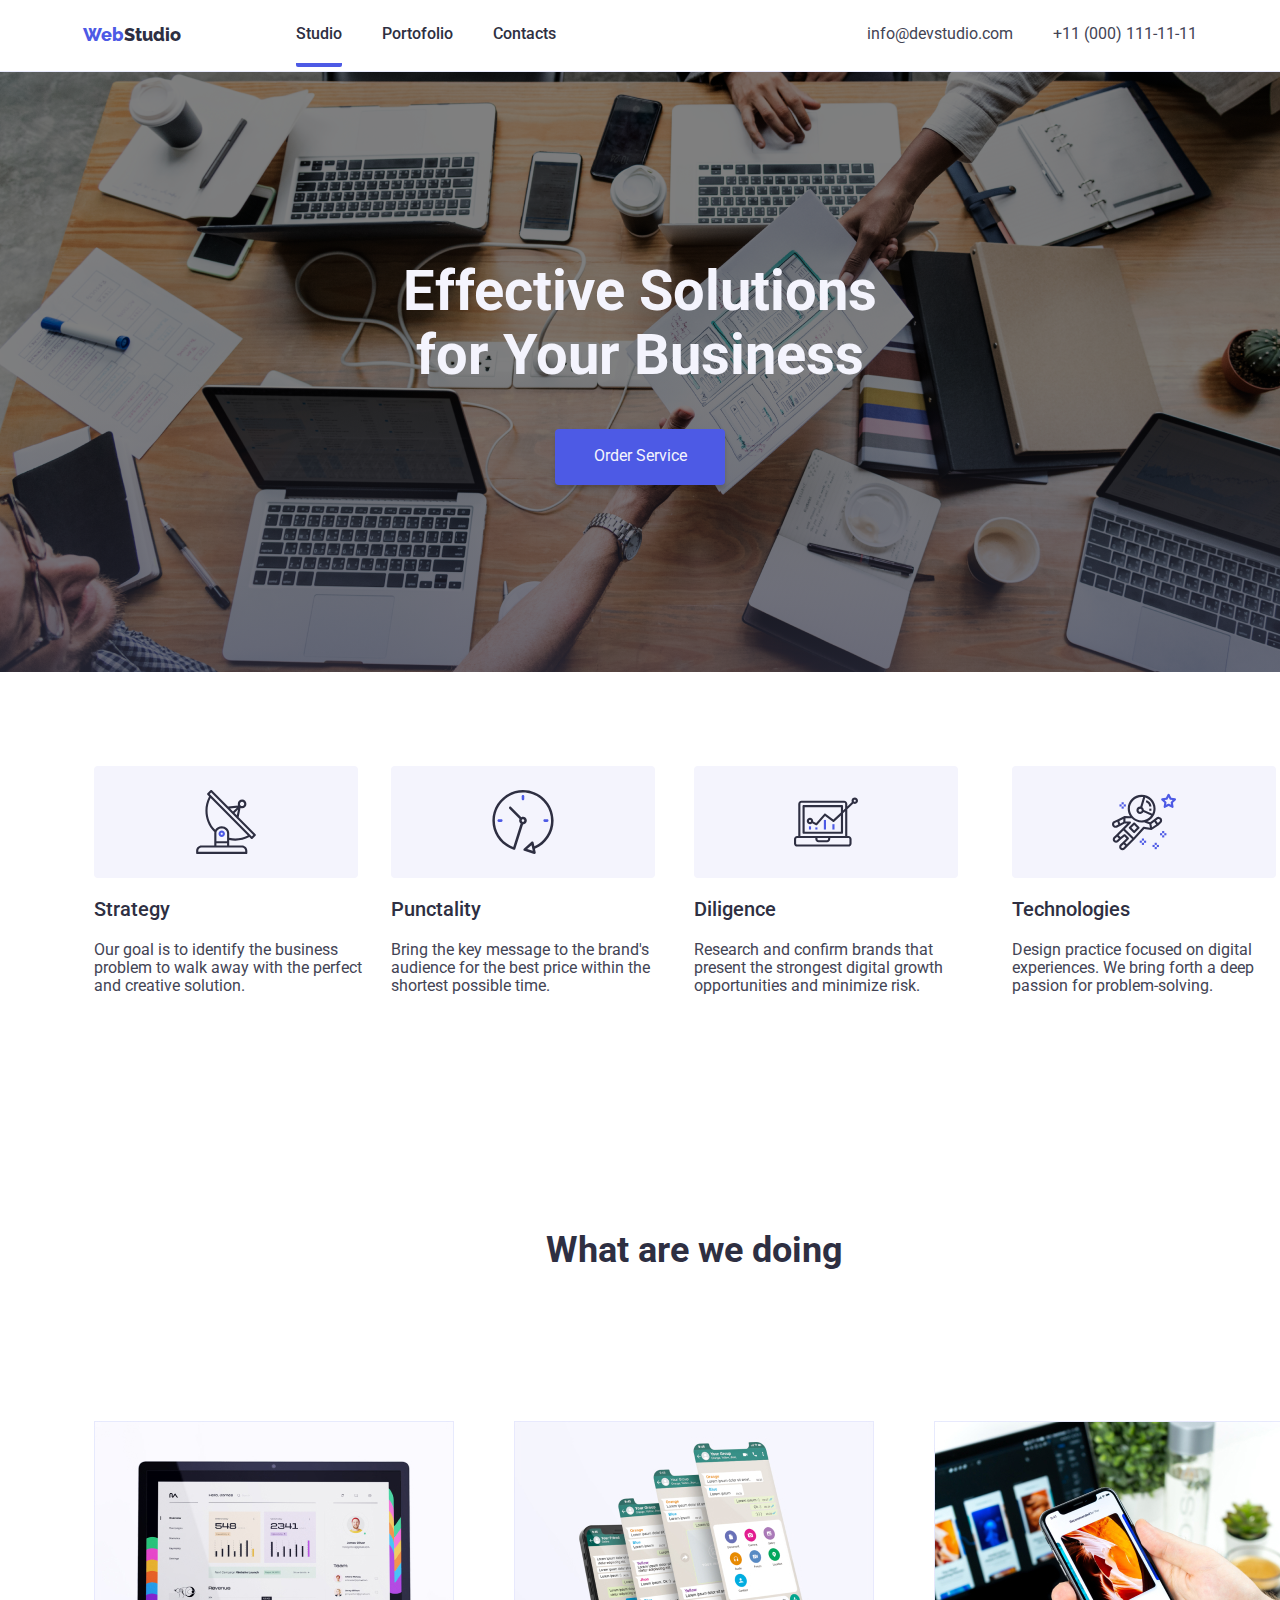
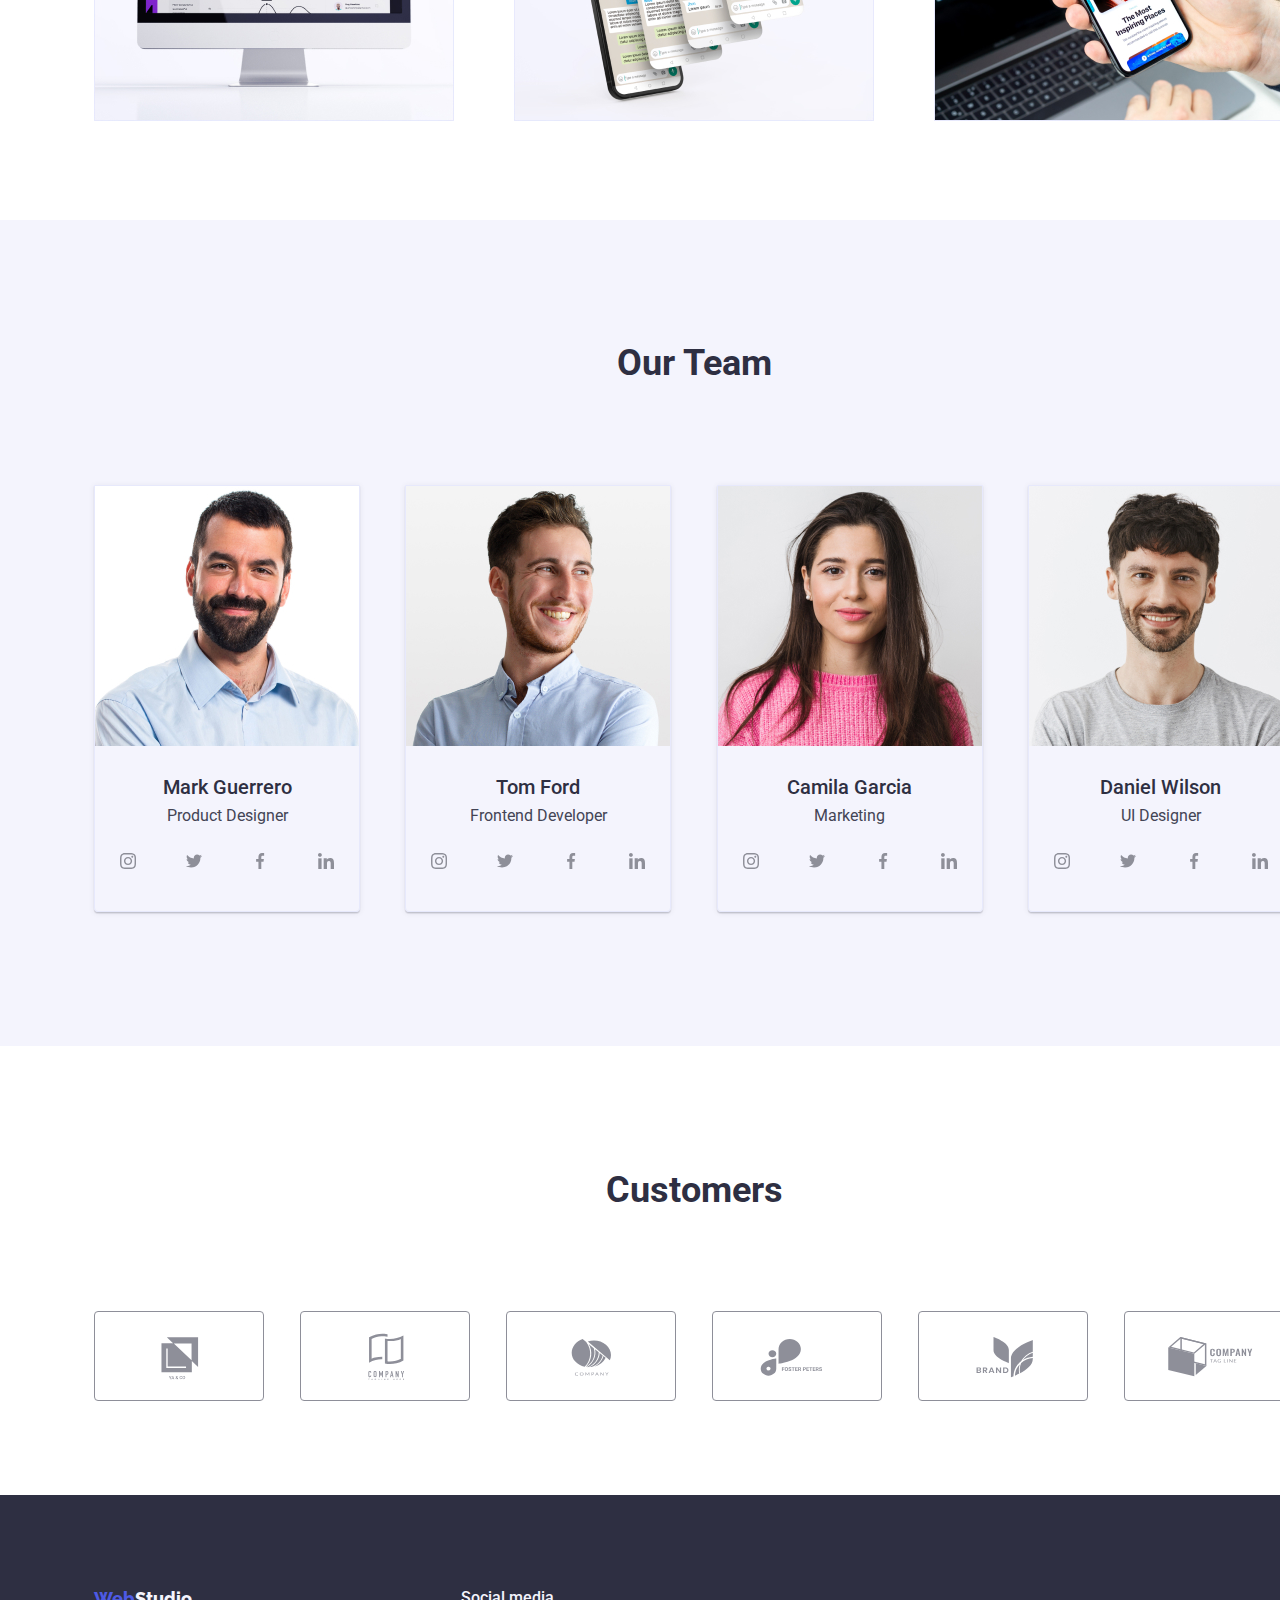
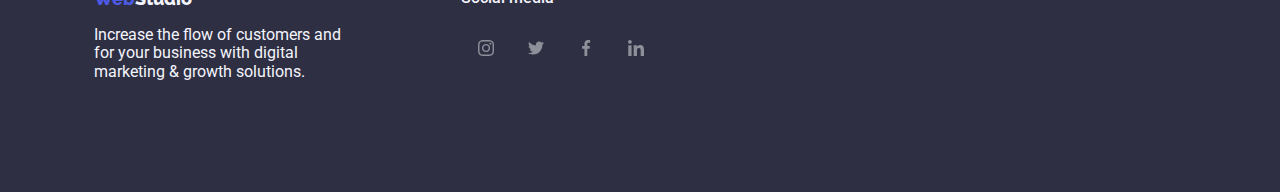
==== index.html @ 3fde61d0 "Initial commit" ====
<!DOCTYPE html>
<html lang="en">
<head>
    <meta charset="UTF-8">
    <meta name="viewport" content="width=device-width, initial-scale=1.0">

    <title>WebStudio</title>

    <link rel="preconnect" href="https://fonts.googleapis.com">
    <link rel="preconnect" href="https://fonts.gstatic.com" crossorigin>
    <link
    href="https://fonts.googleapis.com/css2?family=Raleway:ital,wght@0,100..900;1,100..900&family=Roboto:ital,wght@0,100;0,300;0,400;0,500;0,700;0,900;1,100;1,300;1,400;1,500;1,700;1,900&display=swap"
    rel="stylesheet">

    <link rel="stylesheet" href="./CSS/modern-normalize.css">

    <link rel="stylesheet" href="./CSS/styles.css">
</head>

<body>
  
    <header>
        <div class="container menu">
             <a href="index.html" class="logo">Web</a>
        
        <!-- Navigation Bar -->
        <nav class="nav-bar">
            <ul>
                <li><a href="index.html" class="active">Studio</a></li>
                <li><a href="portofolio.html">Portofolio</a></li>
                <li><a href="contacts.html">Contacts</li>
            </ul>
        </nav>

        <div class="nav-links">    
        <a href="mailto:info@devstudio.com" class="contact">info@devstudio.com</a>
        <a href="tel:+11(000)111-11-11" class="contact">+11 (000) 111-11-11</a>
        </div>
        </div>
        </header>

    <main>
        <!-- 'Hero' section -->
        <section class="section hero-section">
            <div class="container hero-container">
            <div class="hero-text">
                  <h1>Effective Solutions<br>for Your Business</h1>
            </div>
    
            <div class="hero-button">
            <button type="button" class="button-service" data-modal-open>Order Service</button>
            </div>
            </div>

            <div class="modal is-hidden" data-modal>
                <div class="modal-content">
                    <button class="close-btn" data-modal-close>&times;</button>
                    Continut modal
                </div>
            </div>
        </section>

             
        <!-- 'Features' section -->
        <section class="section features-section">
                 <div class="container features">
            <ul>
                <li>
                    <div class="advantages">
                    <div class="icons-features">
                        <svg>
                            <use href="./images/icons/symbol-defs.svg#icon-antenna"></use>
                        </svg>
                    </div>
                    <h3>Strategy</h3>
                    <p>Our goal is to identify the business
                    problem to walk away with the perfect and creative solution.</p>
                    </div>
                </li>
                <li>
                    <div class="advantages">
                    <div class="icons-features">
                        <svg>
                            <use href="./images/icons/symbol-defs.svg#icon-clock"></use>
                        </svg>
                    </div>
                    <h3>Punctality</h3>
                    <p>Bring the key message to the brand's audience for the best price within the shortest possible time.</p>
                    </div>
                </li>
                <li>
                    <div class="advantages">
                        <div class="icons-features">
                            <svg>
                                <use href="./images/icons/symbol-defs.svg#icon-diagram"></use>
                            </svg>
                        </div>
                    <h3>Diligence</h3>
                    <p>Research and confirm brands that present the strongest digital growth opportunities and minimize risk.</p>
                    </div>
                </li>
                <li>
                    <div class="advantages">
                        <div class="icons-features">
                            <svg>
                                <use href="./images/icons/symbol-defs.svg#icon-astronaut"></use>
                            </svg>
                        </div>
                    <h3>Technologies</h3>
                    <p>Design practice focused on digital experiences. We bring forth a deep passion for problem-solving.</p>
                    </div>
                </li>
            </ul>
            </div>
        </section>

        <section class="section what-are-we-doing-section">
            <!-- 'What are we doing' section -->
            <div class="container what-are-we-doing">
            <h2>What are we doing</h2>
        
            <ul>
                <li>
                    <img src="./images/img1.jpg" 
                    alt="screen computer" 
                    width="360" 
                    height="300">
                </li>
                <li>
                    <img src="./images/img2.jpg" 
                    alt="smartphone" 
                    width="360" 
                    height="300">
                </li>
                <li>
                    <img src="./images/img3.jpg" 
                    alt="smartphone and a desktop" 
                    width="360" 
                    height="300">
                </li>
            </ul> 
            </div>
        </section>

        <section class="section our-team-section">
            <!-- 'Our Team' section -->
            <div class="container our-team">
            <h2>Our Team</h2>

            <ul>
                <li>
                    <img src="./images/card-img1.jpg" 
                    alt="Mark Guerrero"
                    width="264"
                    height="260">
                    <h3>Mark Guerrero</h3>
                    <p>Product Designer</p>
                    <div class="social-media-icons">
                        <a href="https://www.instagram.com/" 
                        target="_blank" 
                        class="icons"
                        aria-label="instagram-link">
                            <svg>
                                <use href="./images/icons/symbol-defs.svg#icon-instagram"></use>
                            </svg>
                        </a>
                        <a href="https://www.twitter.com/" 
                        target="_blank" 
                        class="icons" 
                        aria-label="twitter">
                            <svg>
                                <use href="./images/icons/symbol-defs.svg#icon-twitter"></use>
                            </svg>
                        </a>
                        <a href="https://www.facebook.com/" target="_blank" class="icons" aria-label="facebook-link">
                            <svg>
                                <use href="./images/icons/symbol-defs.svg#icon-facebook"></use>
                            </svg>
                        </a>
                        <a href="https://www.linkedin.com/" target="_blank" class="icons" aria-label="linkedin-link">
                            <svg>
                                <use href="./images/icons/symbol-defs.svg#icon-linkedin"></use>
                            </svg>
                        </a>
                        </div>
                </li>
                <li>
                    <img src="./images/card-img2.jpg" 
                    alt="Tom Ford"
                    width="264"
                    height="260">
                    <h3>Tom Ford</h3>
                    <p>Frontend Developer</p>
                <div class="social-media-icons">
                    <a href="https://www.instagram.com/" target="_blank" class="icons" aria-label="instagram-link">
                        <svg>
                            <use href="./images/icons/symbol-defs.svg#icon-instagram"></use>
                        </svg>
                    </a>
                    <a href="https://www.twitter.com/" target="_blank" class="icons" aria-label="twitter-link">
                        <svg>
                            <use href="./images/icons/symbol-defs.svg#icon-twitter"></use>
                        </svg>
                    </a>
                    <a href="https://www.facebook.com/" target="_blank" class="icons" aria-label="facebook-link">
                        <svg>
                            <use href="./images/icons/symbol-defs.svg#icon-facebook"></use>
                        </svg>
                    </a>
                    <a href="https://www.linkedin.com/" target="_blank" class="icons" aria-label="linkedin-link">
                        <svg>
                            <use href="./images/icons/symbol-defs.svg#icon-linkedin"></use>
                        </svg>
                    </a>
                </div>
                </li>
                <li>
                    <img src="./images/card-img3.jpg" 
                    alt="Camila Garcia"
                    width="264"
                    height="260">
                    <h3>Camila Garcia</h3>
                    <p>Marketing</p>
                    <div class="social-media-icons">
                        <a href="https://www.instagram.com/" target="_blank" class="icons" aria-label="instagram-link">
                            <svg>
                                <use href="./images/icons/symbol-defs.svg#icon-instagram"></use>
                            </svg>
                        </a>
                        <a href="https://www.twitter.com/" target="_blank" class="icons" aria-label="twitter-link">
                            <svg>
                                <use href="./images/icons/symbol-defs.svg#icon-twitter"></use>
                            </svg>
                        </a>
                        <a href="https://www.facebook.com/" target="_blank" class="icons" aria-label="facebook-link">
                            <svg>
                                <use href="./images/icons/symbol-defs.svg#icon-facebook"></use>
                            </svg>
                        </a>
                        <a href="https://www.linkedin.com/" target="_blank" class="icons" aria-label="linkedin-link">
                            <svg>
                                <use href="./images/icons/symbol-defs.svg#icon-linkedin"></use>
                            </svg>
                        </a>
                    </div>
                </li>
                <li>
                    <img src="./images/card-img4.jpg" 
                    alt="Daniel wilson"
                    width="264"
                    height="260">
                    <h3>Daniel Wilson</h3>
                    <p>UI Designer</p>
                    <div class="social-media-icons">
                        <a href="https://www.instagram.com/" target="_blank" class="icons" aria-label="instagram-link">
                            <svg>
                                <use href="./images/icons/symbol-defs.svg#icon-instagram"></use>
                            </svg>
                        </a>
                        <a href="https://www.twitter.com/" target="_blank" class="icons" aria-label="twitter-link">
                            <svg>
                                <use href="./images/icons/symbol-defs.svg#icon-twitter"></use>
                            </svg>
                        </a>
                        <a href="https://www.facebook.com/" target="_blank" class="icons" aria-label="facebook-link">
                            <svg>
                                <use href="./images/icons/symbol-defs.svg#icon-facebook"></use>
                            </svg>
                        </a>
                        <a href="https://www.linkedin.com/" target="_blank" class="icons" aria-label="linkedin-link">
                            <svg>
                                <use href="./images/icons/symbol-defs.svg#icon-linkedin"></use>
                            </svg>
                        </a>
                    </div>
                </li>
            </ul>
            </div>
        </section>
        <!-- 'Clients' section -->

        <section class="section clients-section">
            <div class="container logo-clients">
                <h2>Customers</h2>

            <div class="icons-clients">

                <div class="client">
                <svg>
                    <use href="./images/icons/symbol-defs.svg#icon-logo-1"></use>
                </svg>
                </div>

                <div class="client">
                <svg>
                    <use href="./images/icons/symbol-defs.svg#icon-logo-2"></use>
                </svg>
                </div>

                <div class="client">
                <svg>
                    <use href="./images/icons/symbol-defs.svg#icon-logo-3"></use>
                </svg>
                </div>

                <div class="client">
                <svg>
                    <use href="./images/icons/symbol-defs.svg#icon-logo-4"></use>
                </svg>
                </div>

                <div class="client">
                <svg>
                    <use href="./images/icons/symbol-defs.svg#icon-logo-5"></use>
                </svg>
                </div>

                <div class="client">
                <svg>
                    <use href="./images/icons/symbol-defs.svg#icon-logo-6"></use>
                </svg>
                </div>
            </div>
            </div>
            </section>

        <!-- 'footer' section -->
        <footer class="section footer-section">

            <div class="container footer">
            <div class="footer-logo">
            <a href="index.html" class="logo">Web</a>
            
            <p>Increase the flow of customers and<br> for your business with digital<br> marketing & growth solutions.</p>
            </div>

            <div class="social-media-footer">
                <p>Social media</p>
                <div class="social-media-icons">
                    <a href="https://www.instagram.com/" target="_blank" class="icons" aria-label="instagram-link">
                        <svg>
                            <use href="./images/icons/symbol-defs.svg#icon-instagram"></use>
                        </svg>
                    </a>
                    <a href="https://www.twitter.com/" target="_blank" class="icons" aria-label="twitter-link">
                        <svg>
                            <use href="./images/icons/symbol-defs.svg#icon-twitter"></use>
                        </svg>
                    </a>
                    <a href="https://www.facebook.com/" target="_blank" class="icons" aria-label="facebook-link">
                        <svg>
                            <use href="./images/icons/symbol-defs.svg#icon-facebook"></use>
                        </svg>
                    </a>
                    <a href="https://www.linkedin.com/" target="_blank" class="icons" aria-label="linkedin-link">
                        <svg>
                            <use href="./images/icons/symbol-defs.svg#icon-linkedin"></use>
                        </svg>
                    </a>
                </div>
            </div>
            </div>
        </footer>

    </main>
        <script src="./js/modal.js"></script>
</body>
</html>
---- CSS/styles.css ----
:root {
  --logo-web-color: rgb(77, 90, 229);
  --primary-color: rgba(46, 47, 66, 1);
  --secondary-color: rgba(67, 68, 85, 1);
  --footer-text-color: rgba(244, 244, 253, 1);
  --cornflower-color: rgba(231, 233, 252, 1);
  --cloud-color: rgba(244, 244, 253, 1);
  --text-font-family: "Roboto", sans-serif;
  --font-size: 16px;
  --icons-bg-color: rgba(244, 244, 253, 1);
  --social-media-icons-bg-color: rgba(77, 90, 229, 1);
  --clients-icons-color: rgba(142, 143, 153, 1);
  --modal-color-diary: rgba(252, 252, 252, 1);
  --transition: 250ms cubic-bezier(0.4, 0, 0.2, 1);
}

* {
  font-family: var(--text-font-family);
  font-size: var(--font-size);
  font-weight: 400;
  color: var(--secondary-color);
}

.logo {
  font-family: "Raleway", sans-serif;
  color: var(--logo-web-color);
  font-size: 18px;
  font-weight: 800;
}

.logo::after {
  content: "Studio";
  color: var(--primary-color);
  font-size: 18px;
  font-weight: 800;
}

.nav-bar a {
  font-weight: 500;
  color: var(--primary-color);
}

.nav-bar:hover {
  cursor: pointer;
}

a:hover {
  color: var(--logo-web-color);
  transition: color var(--transition);
}

a.active {
  border-bottom: 4px solid var(--logo-web-color);
  border-radius: 2px;
  padding-bottom: 20px;
}

h1 {
  font-size: 56px;
  font-weight: 700;
  color: var(--footer-text-color);
  margin: 0px;
}

h2 {
  color: var(--primary-color);
  font-size: 36px;
  font-weight: 700;
}

h3 {
  color: var(--primary-color);
  font-size: 20px;
  font-weight: 500;
}

.hero-section {
  background-color: var(--primary-color);
  background-image: linear-gradient(
      rgba(0, 0, 0, 0.5),
      rgba(0, 0, 0, 0.5),
      rgba(46, 47, 66, 0.7)
    ),
    url("../images/hero-section-img.png");
  display: flex;
  justify-content: center;
  height: 600px;
}

.button-service {
  background-color: var(--logo-web-color);
  color: var(--footer-text-color);
  border: none;
  box-shadow: 0px 4px 4px 0px rgba(0, 0, 0, 0.15);
  border-radius: 4px;
  width: 170px;
  height: 56px;
}

.button-service:hover {
  color: rgba(0, 0, 0, 0.15);
  cursor: pointer;
  transition: color var(--transition);
}

ul {
  list-style-type: none;
}

a {
  text-decoration: none;
}

.footer-section {
  background-color: var(--primary-color);
}

.footer-section p {
  color: var(--footer-text-color);
}

.footer-section .logo::after {
  color: var(--footer-text-color);
}

.filters-section .button {
  background-color: var(--footer-text-color);
  color: var(--logo-web-color);
  border: 1px;
  border-color: rgba(231, 233, 252, 1);
  border-radius: 4px;
  padding: 12px 24px;
}

.button:hover {
  background-color: var(--logo-web-color);
  color: var(--footer-text-color);
  cursor: pointer;
  box-shadow: 0px 2px 2px 0px rgba(0, 0, 0, 0.12),
    0px 2px 1px 0px rgba(0, 0, 0, 0.08), 0px 3px 1px 0px rgba(0, 0, 0, 0.1);
  transition: background-color var(--transition);
}

.container {
  width: 1200px;
}

.nav-bar ul {
  display: flex;
  justify-content: space-between;
  margin: 0px;
  padding: 0px;
  gap: 40px;
}

.nav-links {
  display: flex;
  gap: 40px;
}

.menu {
  width: 1400px;
  display: flex;
  justify-content: space-around;
  border-bottom: 1px solid var(--cornflower-color);
  padding: 25px;
}

header {
  display: flex;
}

.hero-container {
  display: flex;
  justify-content: center;
  flex-direction: column;
  text-align: center;
  gap: 50px;
}
.hero-text {
  height: 120px;
  width: auto;
  display: flex;
  justify-content: center;
}

.hero-button {
  height: 56px;
  position: relative;
  display: flex;
  justify-content: center;
}

.section {
  padding: 94px;
}

.features ul {
  display: flex;
  justify-content: space-between;
  margin: 0px;
  padding: 0px;
  gap: 24px;
}

.what-are-we-doing h2 {
  display: flex;
  justify-content: center;
  margin-bottom: 50px;
}

.what-are-we-doing ul {
  display: flex;
  justify-content: space-between;
  margin: 0px;
  padding: 0px;
  gap: 24px;
  margin-top: 150px;
}

.our-team h2 {
  display: flex;
  justify-content: center;
}

.our-team ul {
  display: flex;
  justify-content: space-between;
  text-align: center;
  margin: 0px;
  padding: 0px;
  gap: 24px;
  margin-top: 100px;
}

.our-team ul li {
  border: 1px solid var(--cornflower-color);
  border-radius: 0px 0px 4px 4px;
  box-shadow: 0px 2px 1px 0px rgba(46, 47, 66, 0.08),
    0px 1px 1px 0px rgba(46, 47, 66, 0.16),
    0px 1px 6px 0px rgba(46, 47, 66, 0.08);
  display: flex;
  justify-content: center;
  flex-direction: column;
}

.our-team h3 {
  margin-top: 30px;
  margin-bottom: -8px;
}

.our-team-section {
  background-color: var(--cloud-color);
}

.our-team {
  margin-bottom: 40px;
}

.footer {
  display: flex;
  justify-content: flex-start;
  gap: 120px;
}

.footer-logo {
  display: flex;
  justify-content: flex-start;
  flex-direction: column;
  text-align: flex-start;
}

.footer .logo {
  display: flex;
  justify-content: flex-start;
}

.social-media-footer p {
  display: flex;
  font-weight: 500;
  margin: 0px 0px 20px 0px;
  color: var(--footer-text-color);
}

.filters ul {
  display: flex;
  justify-content: center;
  padding: 0px;
  gap: 24px;
}

.filters-section {
  display: flex;
  justify-content: center;
}

.first-section ul,
.second-section ul,
.third-section ul {
  display: flex;
  justify-content: space-between;
  margin: 0px;
  padding: 0px;
  gap: 24px;
}

.card {
  border: 1px solid var(--cornflower-color);
  position: relative;
  overflow: hidden;
}

.card:hover {
  cursor: pointer;
  border-color: var(--logo-web-color);
  box-shadow: 0px 2px 1px 0px rgba(46, 47, 66, 0.08);
  box-shadow: 0px 1px 1px 0px rgba(46, 47, 66, 0.16);
  box-shadow: 0px 1px 6px 0px rgba(46, 47, 66, 0.08);
}

.first-section {
  margin-top: -120px;
}

.second-section {
  margin-top: -130px;
  margin-bottom: -130px;
}

.third-section {
  margin-bottom: 40px;
}

.icons-features {
  display: flex;
  justify-content: center;
}

.icons-features svg {
  width: 64px;
  height: 64px;
}

.advantages .icons-features {
  width: 264px;
  height: 112px;
  background-color: var(--icons-bg-color);
  border-radius: 4px;
  display: flex;
  justify-content: center;
  align-items: center;
}

.social-media-icons {
  display: flex;
  justify-content: space-around;
  margin-bottom: 30px;
}

.social-media-icons svg {
  width: 16px;
  height: 16px;
  gap: 24px;
}

.social-media-icons .icons {
  width: 40px;
  height: 40px;
  fill: var(--clients-icons-color);
  border-radius: 50%;
  display: flex;
  justify-content: center;
  align-items: center;
}

.icons:hover,
.icons:focus {
  background-color: var(--logo-web-color);
  fill: white;
  transition: background-color var(--transition);
}

.social-media-footer {
  width: 200px;
  display: flex;
  justify-content: center;
  flex-direction: column;
}

.logo-clients {
  display: flex;
  justify-content: center;
  flex-direction: column;
  text-align: center;
}

.icons-clients {
  display: flex;
  justify-content: space-between;
  margin-top: 70px;
  fill: var(--clients-icons-color);
}

.logo-clients .client {
  width: 170px;
  height: 90px;
  border: 1px solid var(--clients-icons-color);
  border-radius: 4px;
  display: flex;
  justify-content: center;
  align-items: center;
}

.logo-clients .client:hover {
  border-color: var(--logo-web-color);
  fill: var(--logo-web-color);
  cursor: pointer;
  transition: fill var(--transition);
}

.icons-clients svg {
  width: 100px;
  height: 50px;
}

.is-hidden {
  visibility: hidden;
  transform: scale(1.1);
}

.modal {
  position: fixed;
  top: 0;
  left: 0;
  width: 100%;
  height: 100%;
  display: flex;
  justify-content: center;
  align-items: center;
  border-radius: 4px;
  box-shadow: 0px 2px 1px 0px rgba(0, 0, 0, 0.2),
    0px 1px 3px 0px rgba(0, 0, 0, 0.12), 0px 1px 1px 0px rgba(0, 0, 0, 0.14);
  background-color: rgba(46, 47, 66, 0.4);
  opacity: 1;
  transition: transform var(--transition);
}

.modal-content {
  display: flex;
  justify-content: center;
  align-items: center;
  padding: 16px;
  background-color: var(--modal-color-diary);
  width: 400px;
  height: 580px;
  position: relative;
}

.close-btn {
  background-color: var(--cornflower-color);
  border-radius: 50%;
  outline: none;
  position: absolute;
  top: 24px;
  right: 24px;
  border: 1px solid rgba(0, 0, 0, 0.1);
}

.overlay {
  display: flex;
  justify-content: center;
  align-items: center;
  position: absolute;
  top: 0;
  width: 100%;
  height: 100%;
  background-color: var(--logo-web-color);
  transform: translatey(101%);
  transition: transform var(--transition);
}

.card:hover .overlay {
  transform: translatey(0);
}

.overlay p {
  color: var(--cloud-color);
  margin: 40px 32px 64px 32px;
  font-size: 16px;
}

.img-overlay {
  width: 100%;
  position: relative;
  overflow: hidden;
}
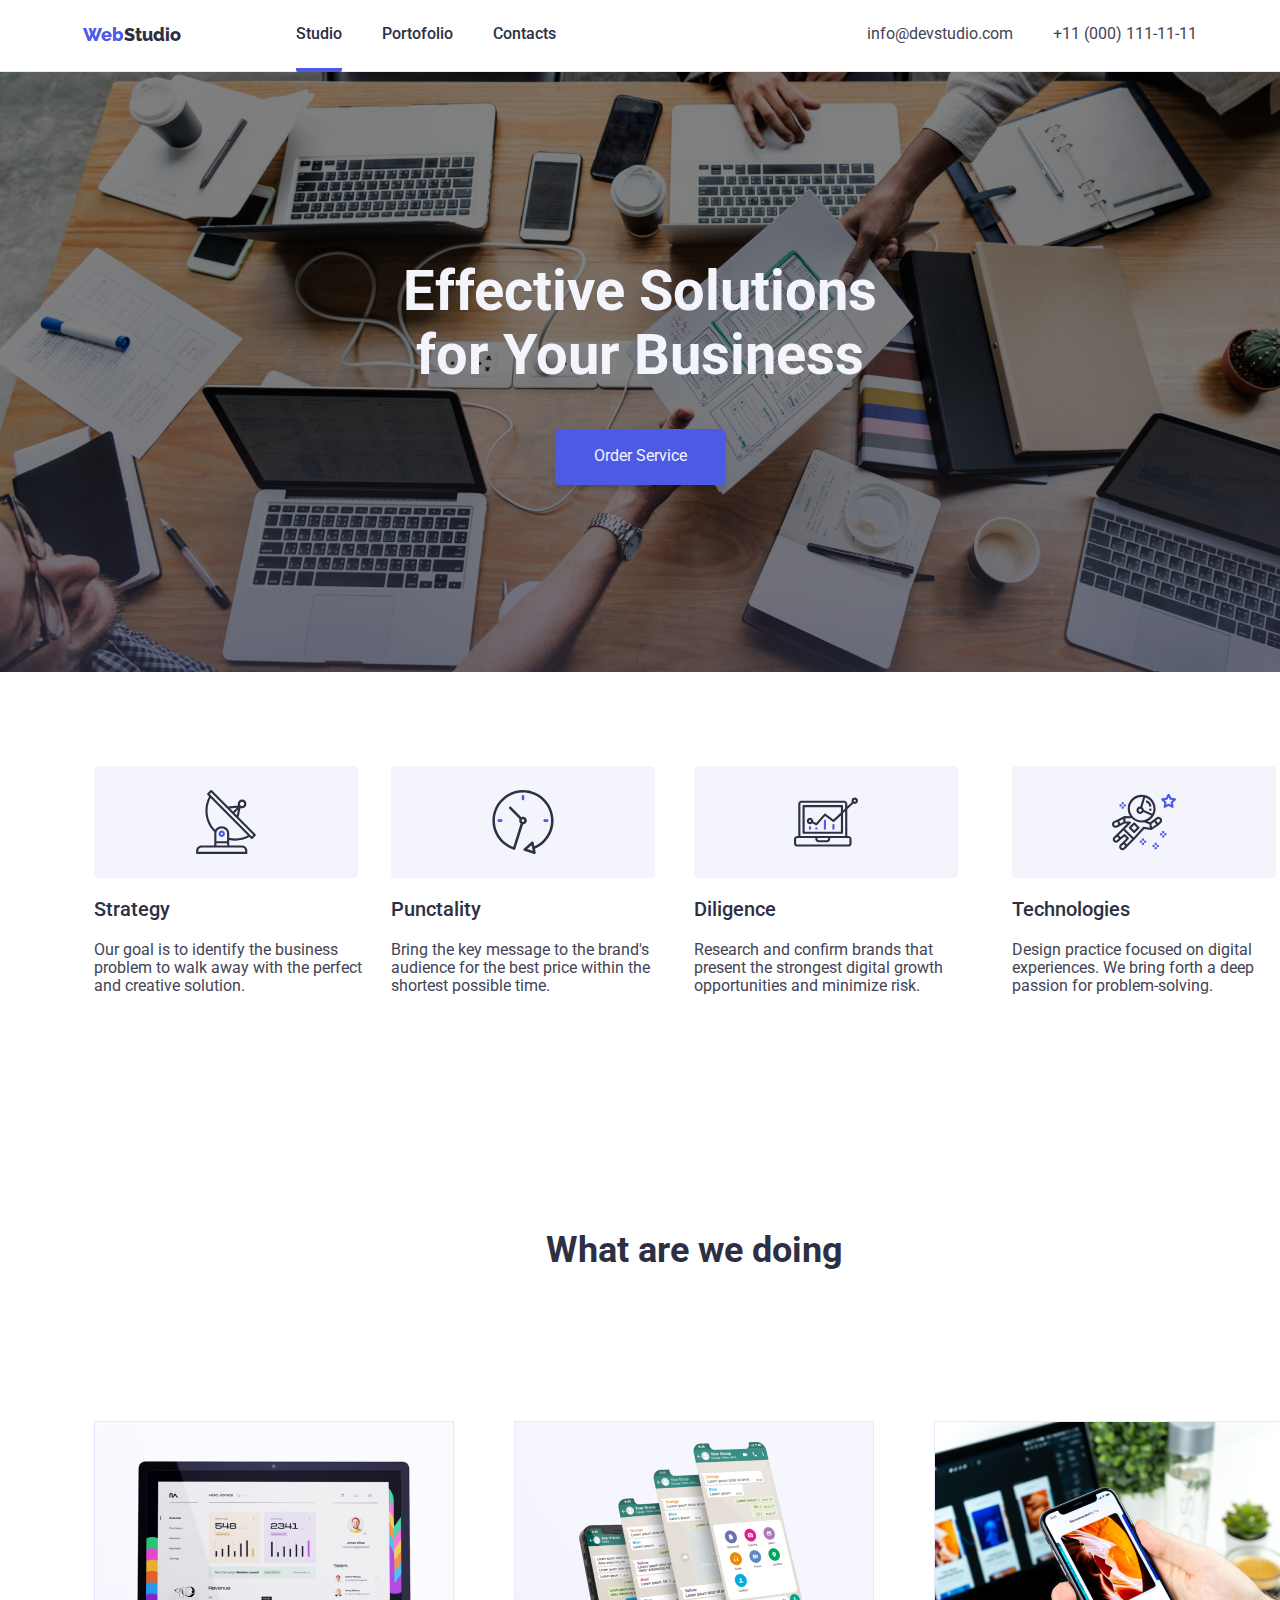
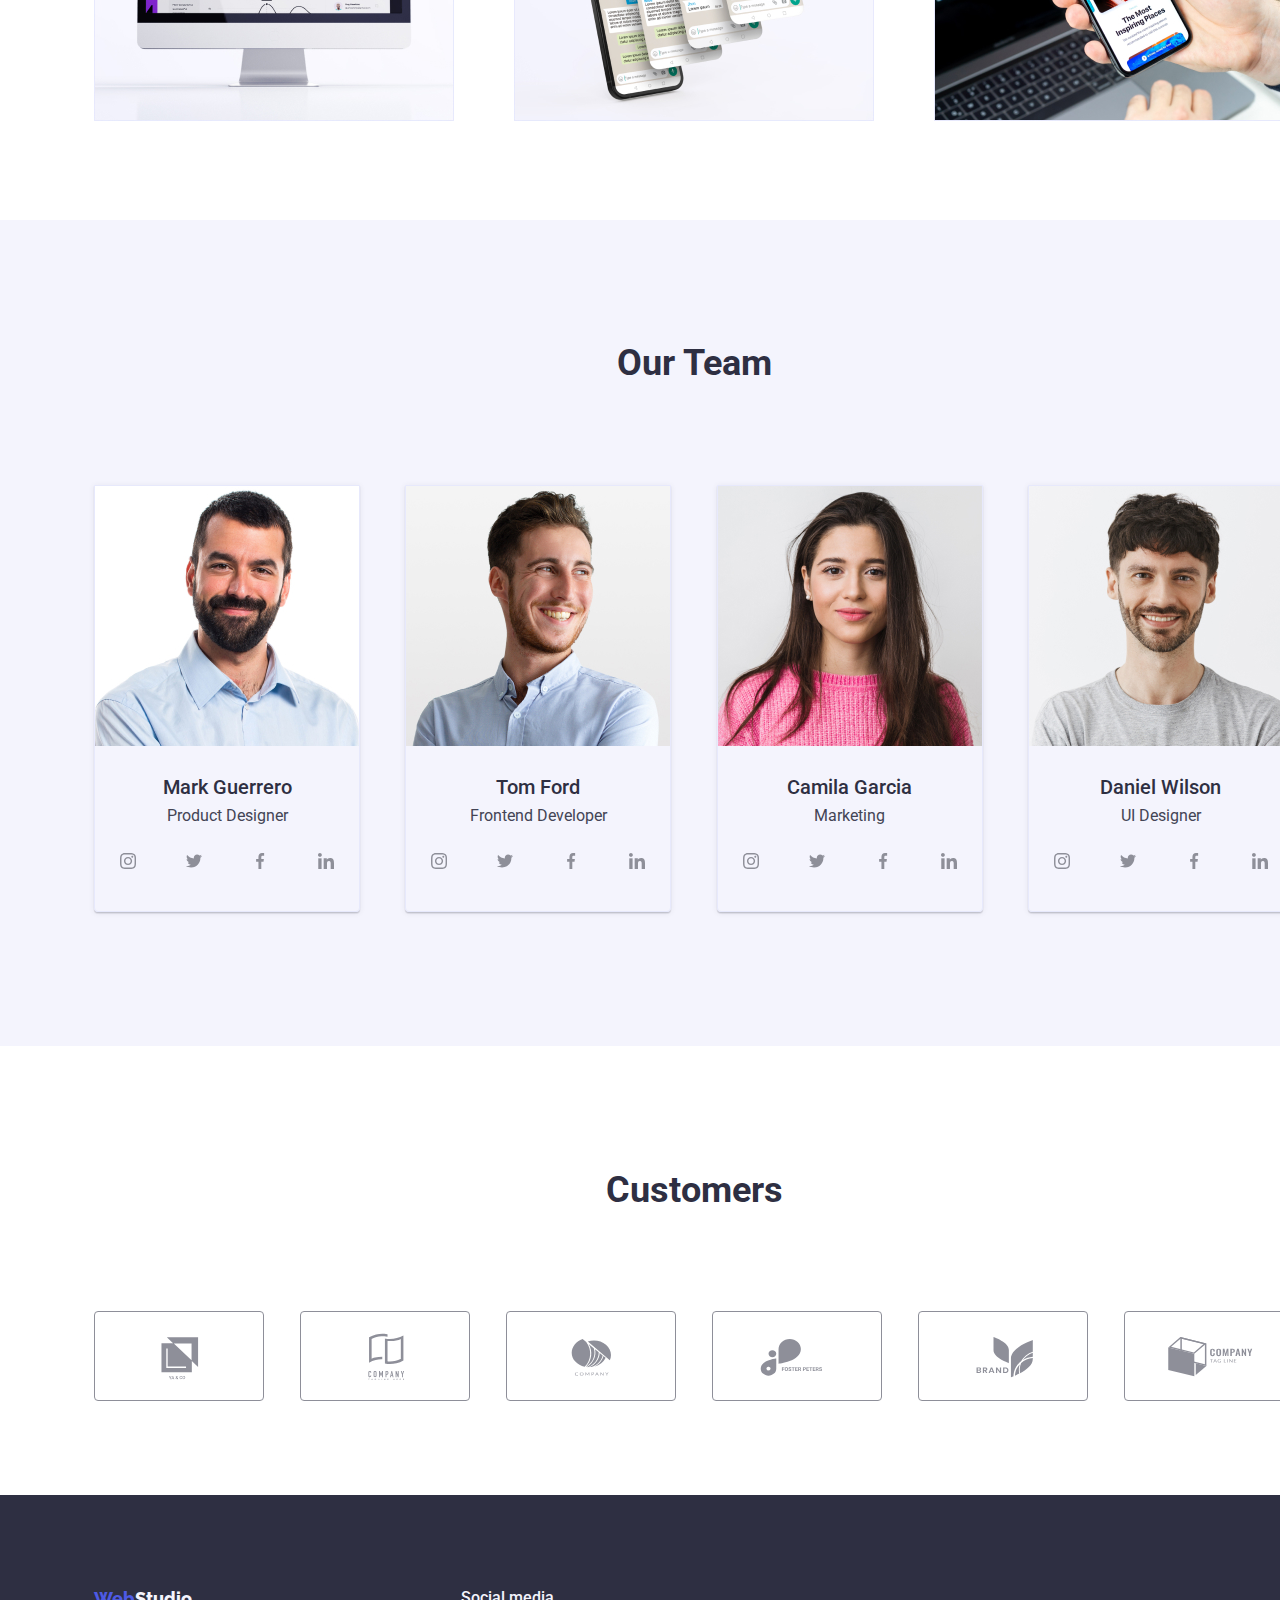
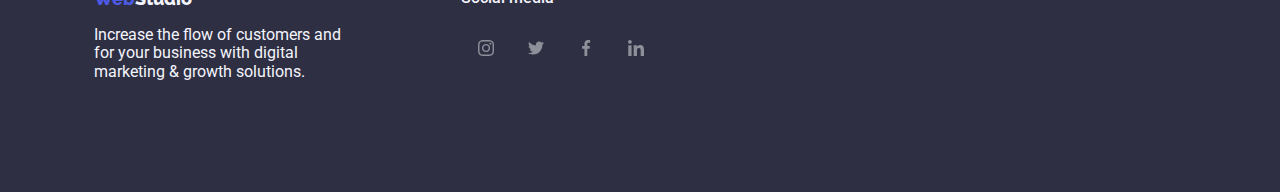
==== commit 9b21bfa5: "H6" ====
--- a/index.html
+++ b/index.html
@@ -52,10 +52,53 @@
             </div>
             </div>
 
+            <!-- Modal -->
             <div class="modal is-hidden" data-modal>
                 <div class="modal-content">
                     <button class="close-btn" data-modal-close>&times;</button>
-                    Continut modal
+                    <p>Leave your contacts and we will call you back</p>
+                    
+                        <div class="inputs">
+                            <form>
+                                <label for="name">
+                                    Name
+                                    <svg>
+                                        <use href="./images/icons/modal.svg#icon-username"></use>
+                                    </svg>
+                                    <input type="text" id="name" name="name" autofocus class="input" required />
+                                 </label>
+                                        
+                                <label for="phone">
+                                    Phone
+                                    <svg>
+                                        <use href="./images/icons/modal.svg#icon-phone"></use>
+                                    </svg>
+                                    <input type="tel" id="phone" name="phone" autofocus class="input" required />
+                                </label>
+                                        
+                                <label for="email">
+                                    Email
+                                    <svg>
+                                        <use href="./images/icons/modal.svg#icon-email"></use>
+                                    </svg>
+                                    <input type="email" id="email" name="email" autofocus class="input" required />
+                                </label>
+                                        
+                                <label for="comment">
+                                    Comment
+                                    <textarea name="comment" id="comment" rows="7" placeholder="Text input" class="input input-text"></textarea>
+                                </label>
+                                                                   
+                            <div class="terms-and-conditions">
+                                <label>
+                                    <input type="checkbox" name="terms-and-conditions">
+                                            I accept the terms and conditions of the <span>Privacy Policy</span>
+                                </label>
+                            </div>
+                            </div>
+                                        
+                            <button type="submit" class="button-service">Send</button>
+                            </form>
                 </div>
             </div>
         </section>
--- a/CSS/styles.css
+++ b/CSS/styles.css
@@ -52,7 +52,7 @@
 a.active {
   border-bottom: 4px solid var(--logo-web-color);
   border-radius: 2px;
-  padding-bottom: 20px;
+  padding-bottom: 25px;
 }
 
 h1 {
@@ -447,6 +447,7 @@
 
 .modal-content {
   display: flex;
+  flex-direction: column;
   justify-content: center;
   align-items: center;
   padding: 16px;
@@ -454,6 +455,10 @@
   width: 400px;
   height: 580px;
   position: relative;
+}
+
+.modal-content p {
+  font-weight: 500;
 }
 
 .close-btn {
@@ -466,6 +471,66 @@
   border: 1px solid rgba(0, 0, 0, 0.1);
 }
 
+.inputs {
+  width: 100%;
+}
+
+.input {
+  width: 100%;
+  margin-bottom: 10px;
+  display: flex;
+  justify-content: flex-start;
+  padding-left: 35px;
+  height: 40px;
+  border-radius: 4px;
+  border: 1px solid grey;
+  margin-top: 4px;
+  outline: none;
+}
+
+.input:focus {
+  outline: 1px solid var(--logo-web-color);
+  border: 1px solid var(--logo-web-color);
+  transition: var(--transition);
+}
+
+.input-text {
+  color: var(--primary-color);
+  padding-left: 16px;
+  height: auto;
+}
+
+textarea {
+  resize: none;
+  margin-top: 4px;
+}
+
+label {
+  font-size: 12px;
+  color: var(--clients-icons-color);
+}
+
+label svg {
+  width: 18px;
+  height: 18px;
+  position: absolute;
+  margin: 35px -20px;
+}
+
+label:focus svg {
+  fill: var(--logo-web-color);
+}
+
+.terms-and-conditions {
+  margin-top: 16px;
+  margin-bottom: 24px;
+}
+
+.terms-and-conditions span {
+  color: var(--logo-web-color);
+  text-decoration: underline;
+}
+
 .overlay {
   display: flex;
   justify-content: center;
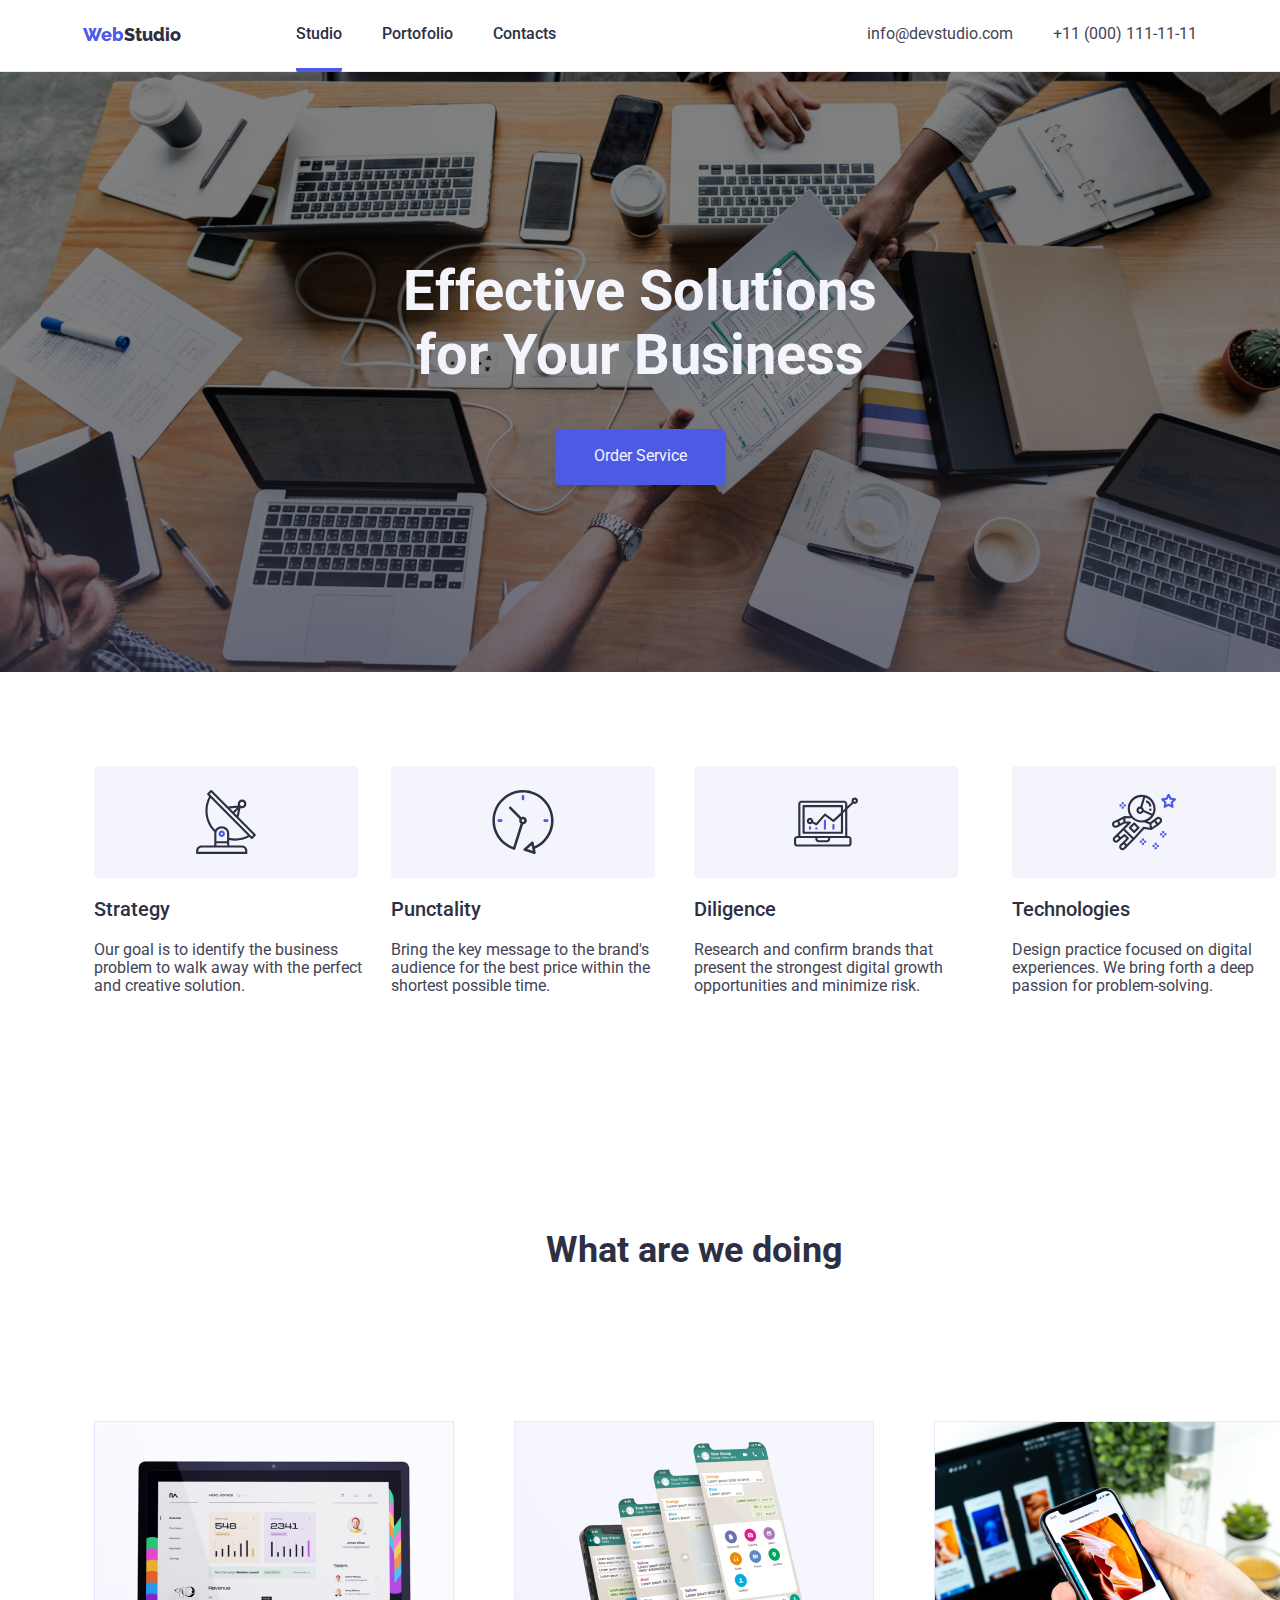
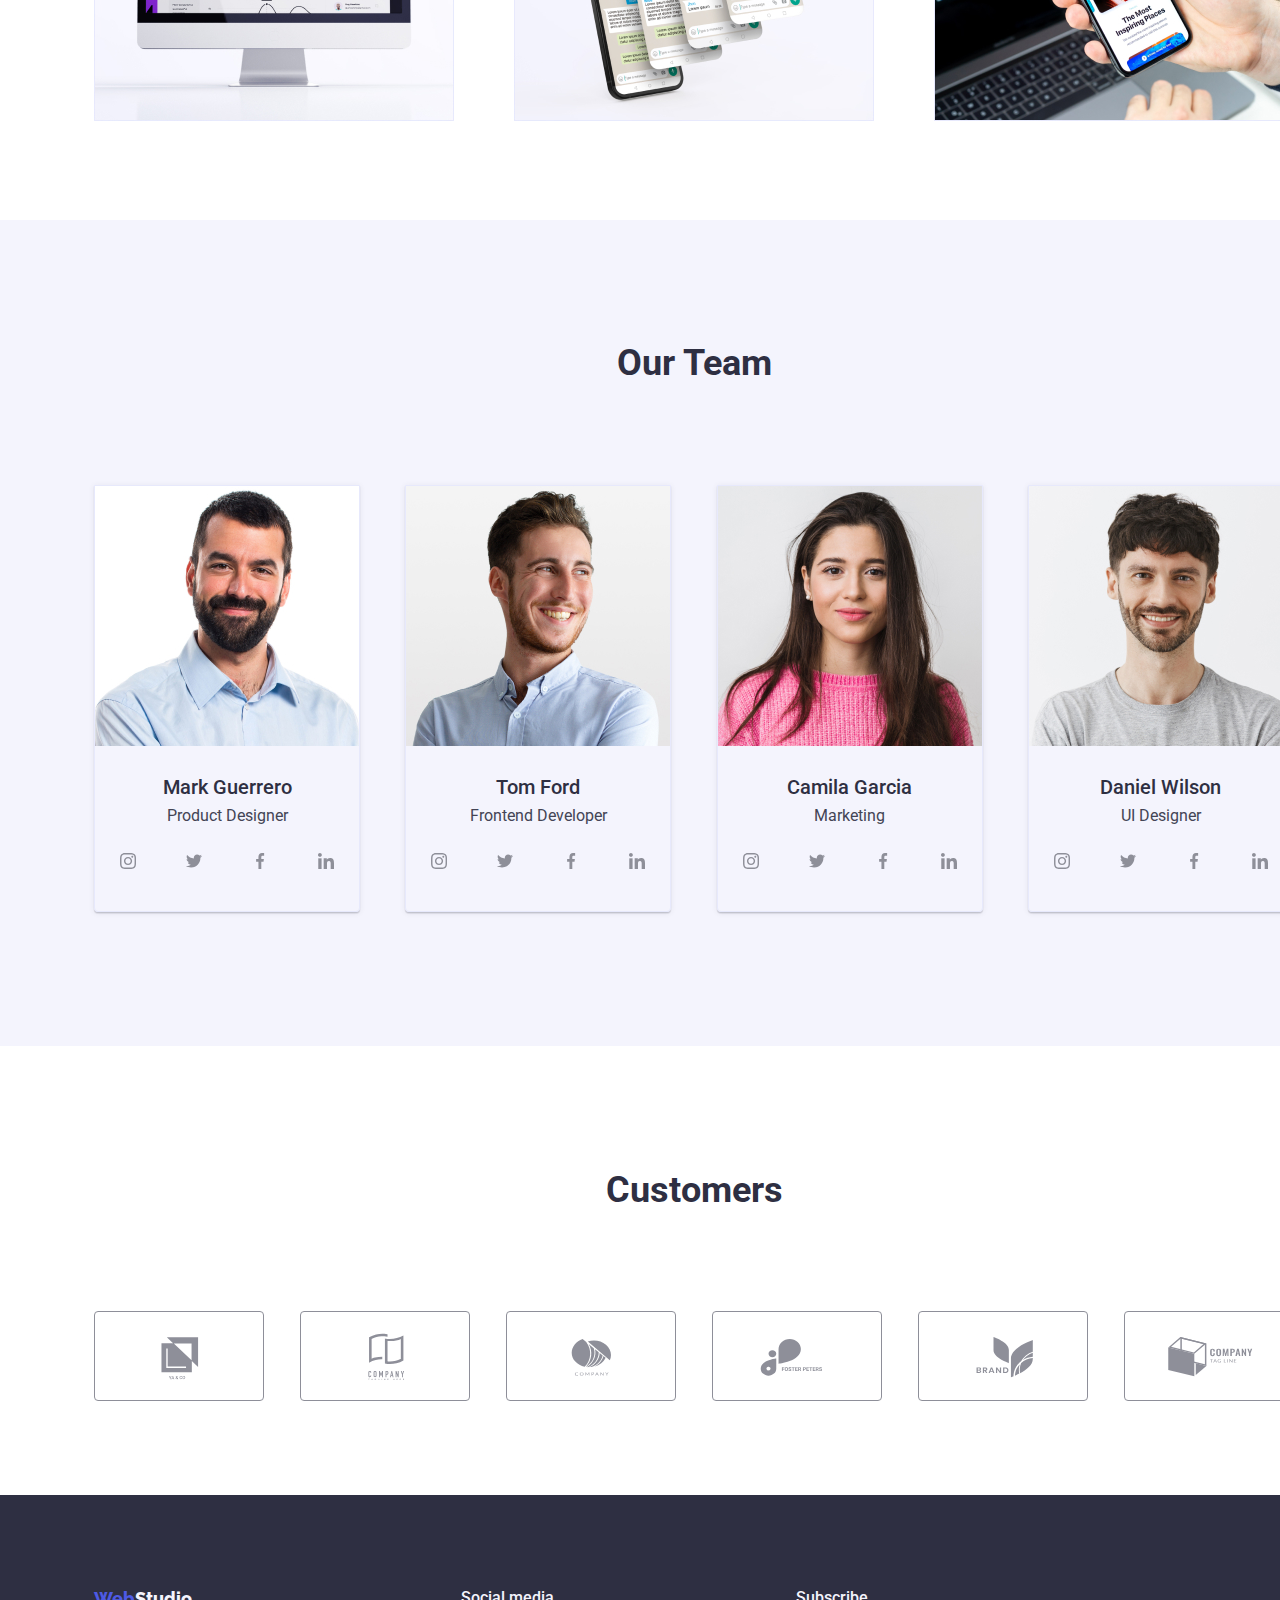
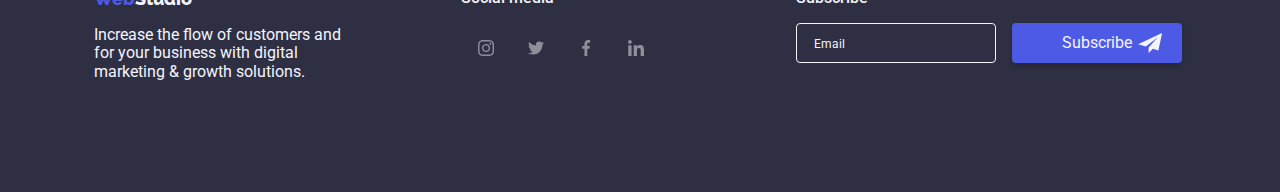
==== commit 4a327680: "Homework6" ====
--- a/index.html
+++ b/index.html
@@ -402,6 +402,21 @@
                     </a>
                 </div>
             </div>
+
+                <form>
+                <div class="subscribe-container">
+                <label for="email">
+                    Subscribe
+                    <input type="email" id="email" name="email" autofocus placeholder="Email"
+                    class="footer-input"/>
+                </label>
+
+                <button type="submit" class="subscribe-btn">Subscribe</button>
+                <svg>
+                    <use href="./images/icons/footer.svg#icon-subscribe" />
+                </svg>
+                </div>
+                </form>
             </div>
         </footer>
 
--- a/CSS/styles.css
+++ b/CSS/styles.css
@@ -282,6 +282,70 @@
   color: var(--footer-text-color);
 }
 
+.footer-input {
+  display: flex;
+  width: 200px;
+  display: flex;
+  height: 40px;
+  background-color: var(--primary-color);
+  border-radius: 4px;
+  border: 1px solid var(--footer-text-color);
+  margin-top: 15px;
+  outline: none;
+}
+
+.footer-input::placeholder {
+  font-size: 12px;
+  color: var(--footer-text-color);
+  padding-left: 15px;
+}
+
+.subscribe-container {
+  display: flex;
+  align-items: flex-end;
+  gap: 16px;
+  position: absolute;
+}
+
+.subscribe-container label {
+  font-size: 16px;
+  font-weight: 500;
+  color: var(--footer-text-color);
+  padding-left: 15px;
+  caret-color: var(--footer-text-color);
+}
+
+.subscribe-btn {
+  display: flex;
+  justify-content: center;
+  align-items: center;
+  background-color: var(--logo-web-color);
+  color: var(--footer-text-color);
+  border: none;
+  box-shadow: 0px 4px 4px 0px rgba(0, 0, 0, 0.15);
+  border-radius: 4px;
+  width: 170px;
+  height: 40px;
+  outline: none;
+  cursor: pointer;
+}
+
+.subscribe-btn:hover {
+  cursor: pointer;
+  box-shadow: 0px 2px 2px 0px rgba(0, 0, 0, 0.12),
+    0px 2px 1px 0px rgba(0, 0, 0, 0.08), 0px 3px 1px 0px rgba(0, 0, 0, 0.1);
+  transition: var(--transition);
+}
+
+.subscribe-container svg {
+  width: 24px;
+  height: 20px;
+  fill: var(--footer-text-color);
+  position: relative;
+  right: 60px;
+  bottom: 10px;
+}
+
 .filters ul {
   display: flex;
   justify-content: center;
@@ -423,6 +487,7 @@
   height: 50px;
 }
 
+/* Modal */
 .is-hidden {
   visibility: hidden;
   transform: scale(1.1);
@@ -473,6 +538,7 @@
 
 .inputs {
   width: 100%;
+  margin-top: -5px;
 }
 
 .input {
@@ -517,8 +583,9 @@
   margin: 35px -20px;
 }
 
-label:focus svg {
+label:focus-within svg {
   fill: var(--logo-web-color);
+  transition: fill var(--transition);
 }
 
 .terms-and-conditions {
